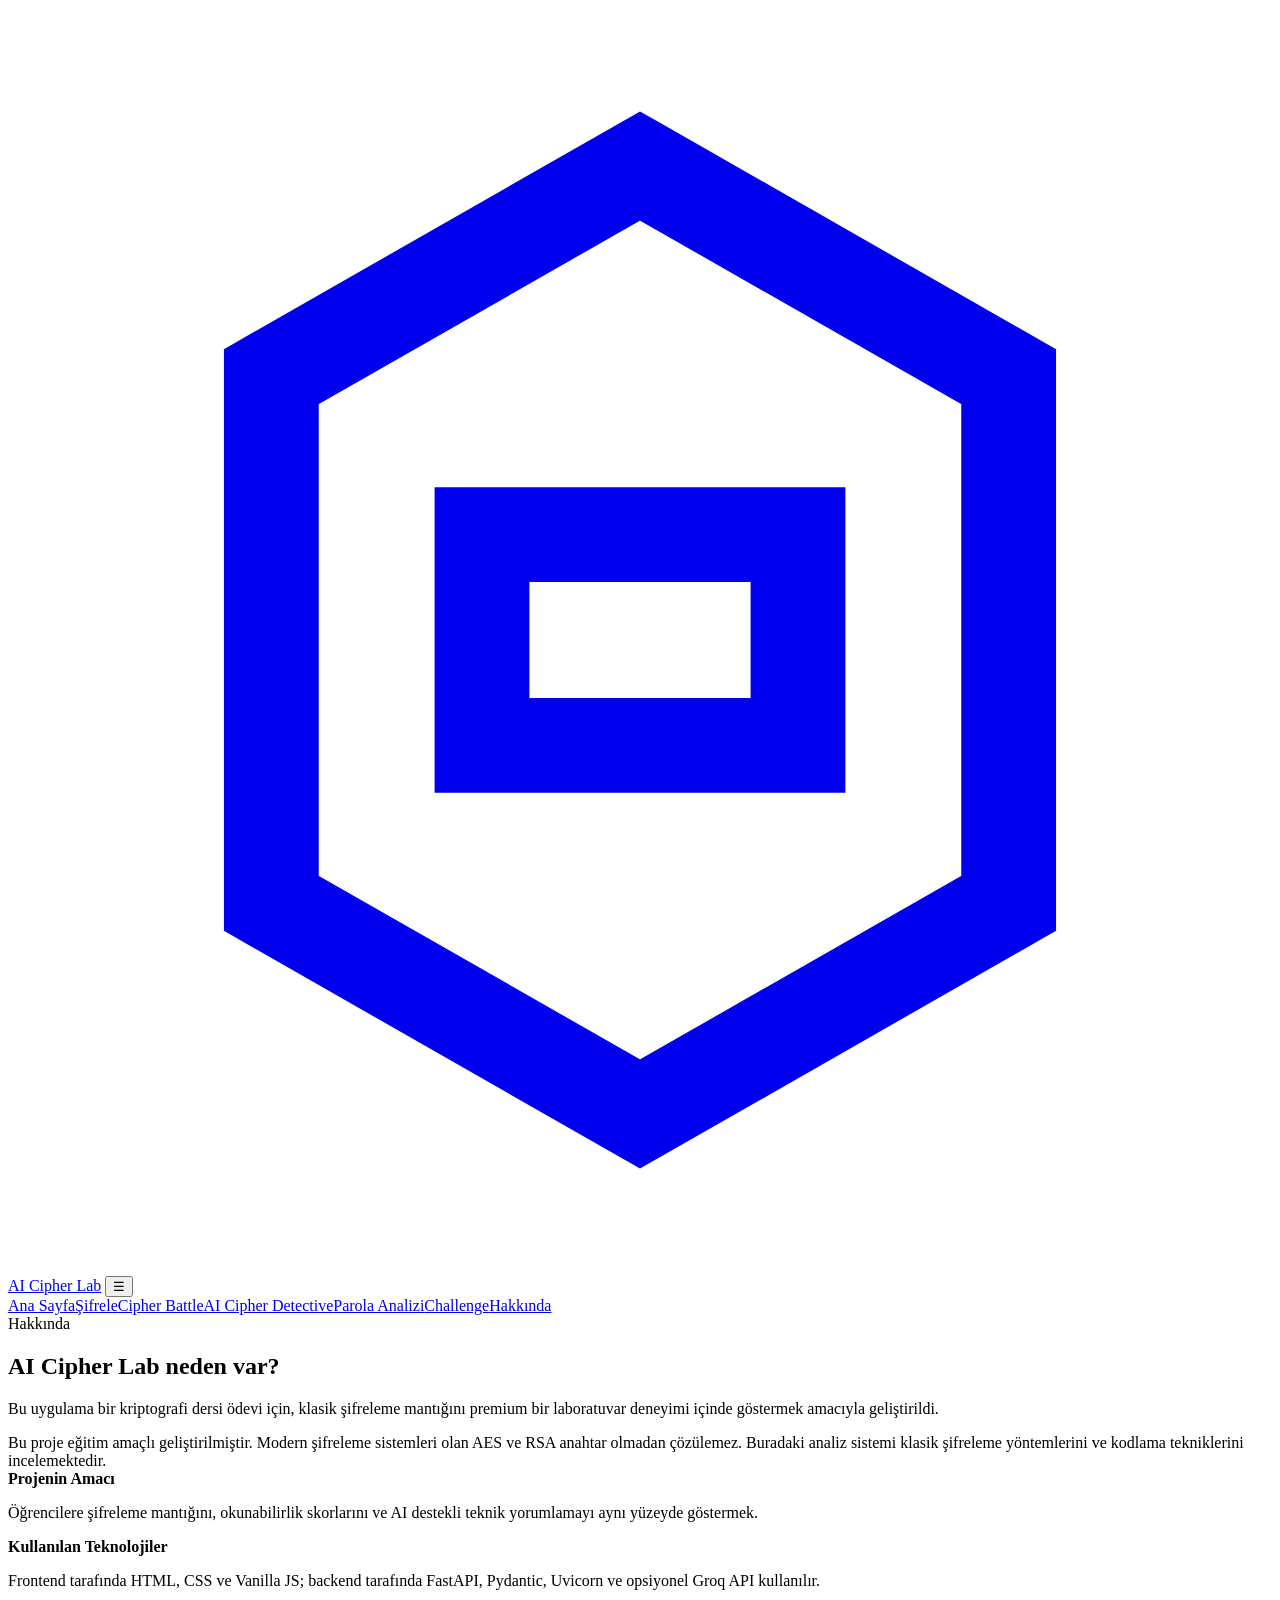
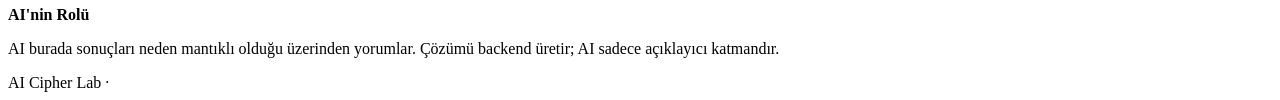
==== frontend/about.html @ 35e7cf29 "Initial AI Cipher Lab application" ====
<!DOCTYPE html>
<html lang="tr">
  <head>
    <meta charset="UTF-8" />
    <meta name="viewport" content="width=device-width, initial-scale=1.0" />
    <title>Hakkında</title>
    <link rel="stylesheet" href="/static/css/style.css" />
  </head>
  <body>
    <div class="site-shell">
      <header class="site-header">
        <div class="container">
          <a class="brand" href="index.html"><span class="brand-mark"><svg viewBox="0 0 24 24" fill="none" stroke="currentColor" stroke-width="1.8"><path d="M12 3l7 4v10l-7 4-7-4V7l7-4z"/><path d="M9 10h6v4H9z"/></svg></span><span>AI Cipher Lab</span></a>
          <button class="nav-toggle" data-nav-toggle aria-expanded="false">☰</button>
          <nav class="nav-links" data-nav-menu><a class="nav-link" href="index.html">Ana Sayfa</a><a class="nav-link" href="encrypt.html">Şifrele</a><a class="nav-link" href="cipher-battle.html">Cipher Battle</a><a class="nav-link" href="decrypt.html">AI Cipher Detective</a><a class="nav-link" href="password.html">Parola Analizi</a><a class="nav-link" href="challenge.html">Challenge</a><a class="nav-link" href="about.html">Hakkında</a></nav>
        </div>
      </header>
      <main class="page">
        <div class="container">
          <section class="panel page-header">
            <div><div class="section-kicker">Hakkında</div><h1>AI Cipher Lab neden var?</h1><p>Bu uygulama bir kriptografi dersi ödevi için, klasik şifreleme mantığını premium bir laboratuvar deneyimi içinde göstermek amacıyla geliştirildi.</p></div>
            <div class="header-stats"><div class="warning-banner">Bu proje eğitim amaçlı geliştirilmiştir. Modern şifreleme sistemleri olan AES ve RSA anahtar olmadan çözülemez. Buradaki analiz sistemi klasik şifreleme yöntemlerini ve kodlama tekniklerini incelemektedir.</div></div>
          </section>
          <section class="section">
            <div class="about-grid">
              <article class="about-card"><strong>Projenin Amacı</strong><p>Öğrencilere şifreleme mantığını, okunabilirlik skorlarını ve AI destekli teknik yorumlamayı aynı yüzeyde göstermek.</p></article>
              <article class="about-card"><strong>Kullanılan Teknolojiler</strong><p>Frontend tarafında HTML, CSS ve Vanilla JS; backend tarafında FastAPI, Pydantic, Uvicorn ve opsiyonel Groq API kullanılır.</p></article>
              <article class="about-card"><strong>AI'nin Rolü</strong><p>AI burada sonuçları neden mantıklı olduğu üzerinden yorumlar. Çözümü backend üretir; AI sadece açıklayıcı katmandır.</p></article>
            </div>
          </section>
        </div>
      </main>
      <footer class="footer"><div class="container">AI Cipher Lab · <span data-year></span></div></footer>
    </div>
    <script src="/static/js/main.js"></script>
  </body>
</html>
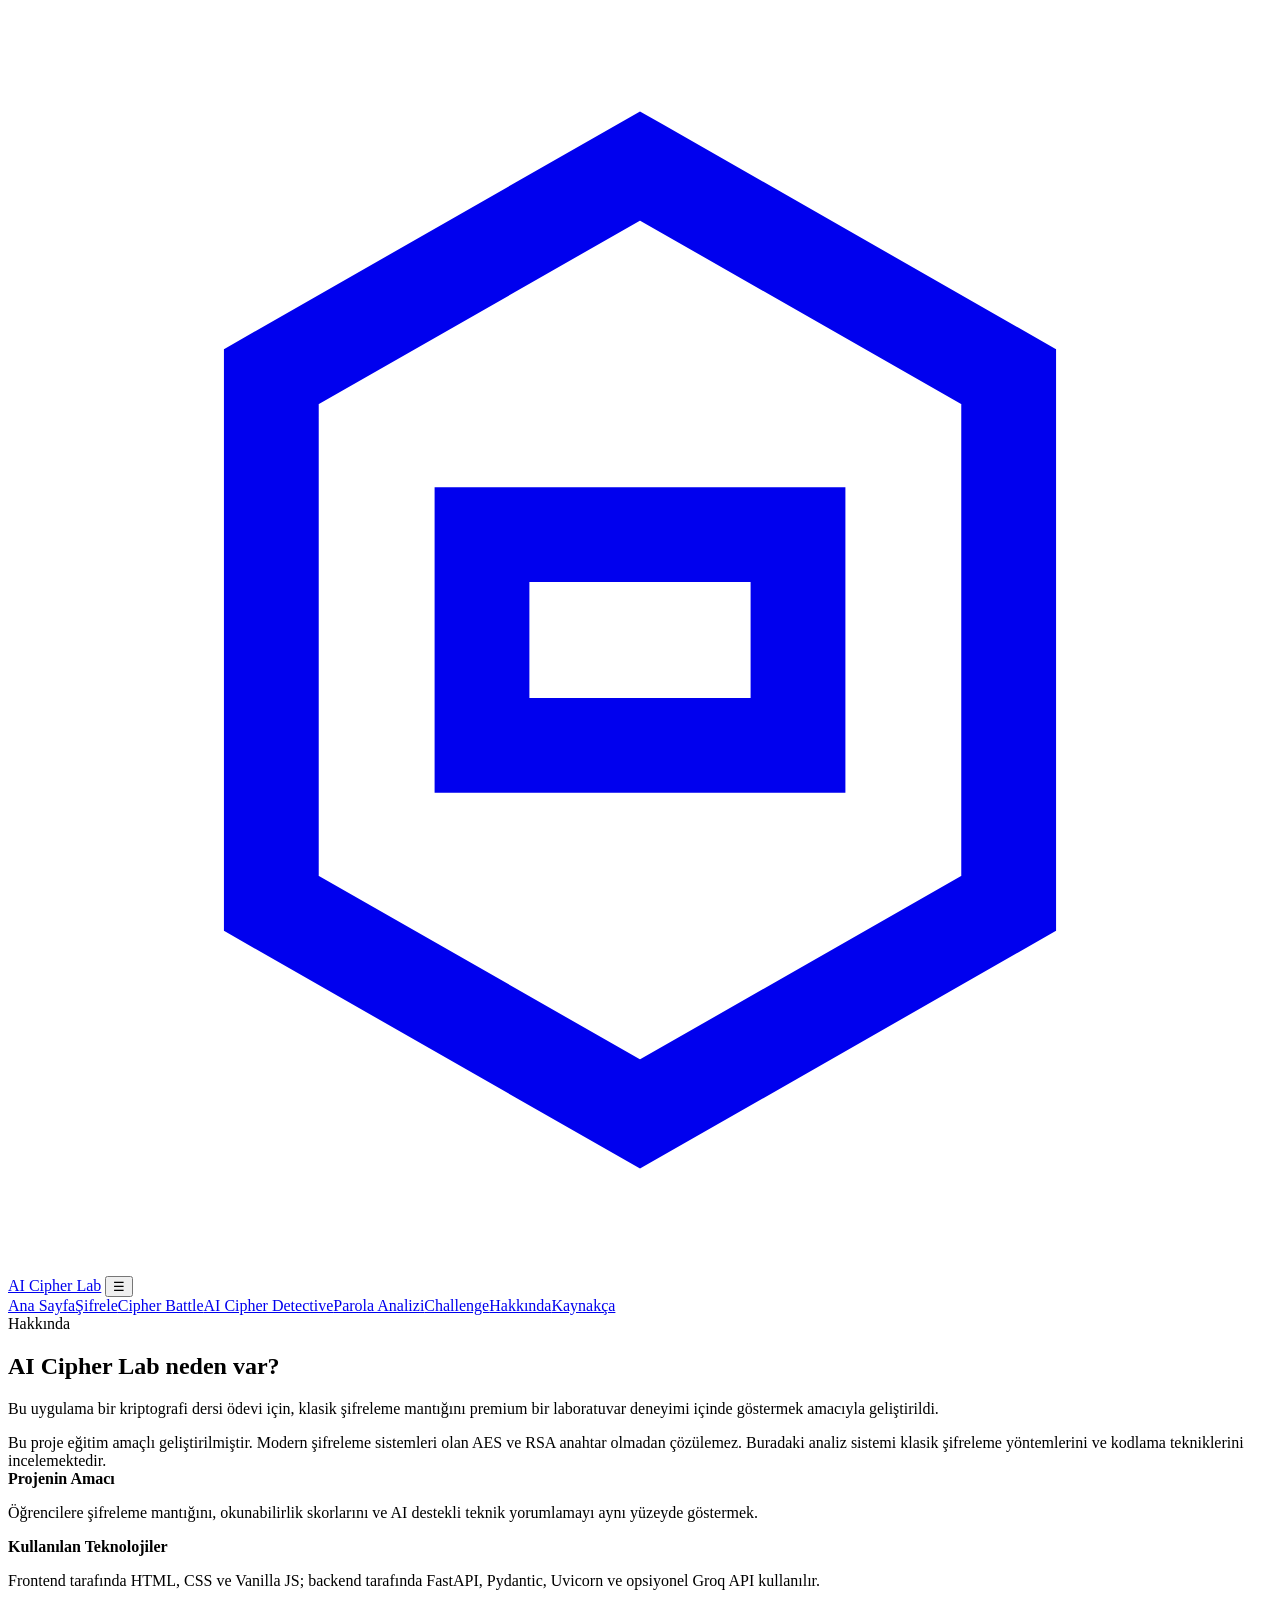
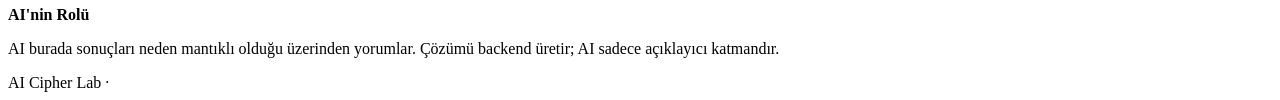
==== commit a058d233: "Add sources page and homepage screenshot" ====
--- a/frontend/about.html
+++ b/frontend/about.html
@@ -12,7 +12,7 @@
         <div class="container">
           <a class="brand" href="index.html"><span class="brand-mark"><svg viewBox="0 0 24 24" fill="none" stroke="currentColor" stroke-width="1.8"><path d="M12 3l7 4v10l-7 4-7-4V7l7-4z"/><path d="M9 10h6v4H9z"/></svg></span><span>AI Cipher Lab</span></a>
           <button class="nav-toggle" data-nav-toggle aria-expanded="false">☰</button>
-          <nav class="nav-links" data-nav-menu><a class="nav-link" href="index.html">Ana Sayfa</a><a class="nav-link" href="encrypt.html">Şifrele</a><a class="nav-link" href="cipher-battle.html">Cipher Battle</a><a class="nav-link" href="decrypt.html">AI Cipher Detective</a><a class="nav-link" href="password.html">Parola Analizi</a><a class="nav-link" href="challenge.html">Challenge</a><a class="nav-link" href="about.html">Hakkında</a></nav>
+          <nav class="nav-links" data-nav-menu><a class="nav-link" href="index.html">Ana Sayfa</a><a class="nav-link" href="encrypt.html">Şifrele</a><a class="nav-link" href="cipher-battle.html">Cipher Battle</a><a class="nav-link" href="decrypt.html">AI Cipher Detective</a><a class="nav-link" href="password.html">Parola Analizi</a><a class="nav-link" href="challenge.html">Challenge</a><a class="nav-link" href="about.html">Hakkında</a><a class="nav-link" href="sources.html">Kaynakça</a></nav>
         </div>
       </header>
       <main class="page">
